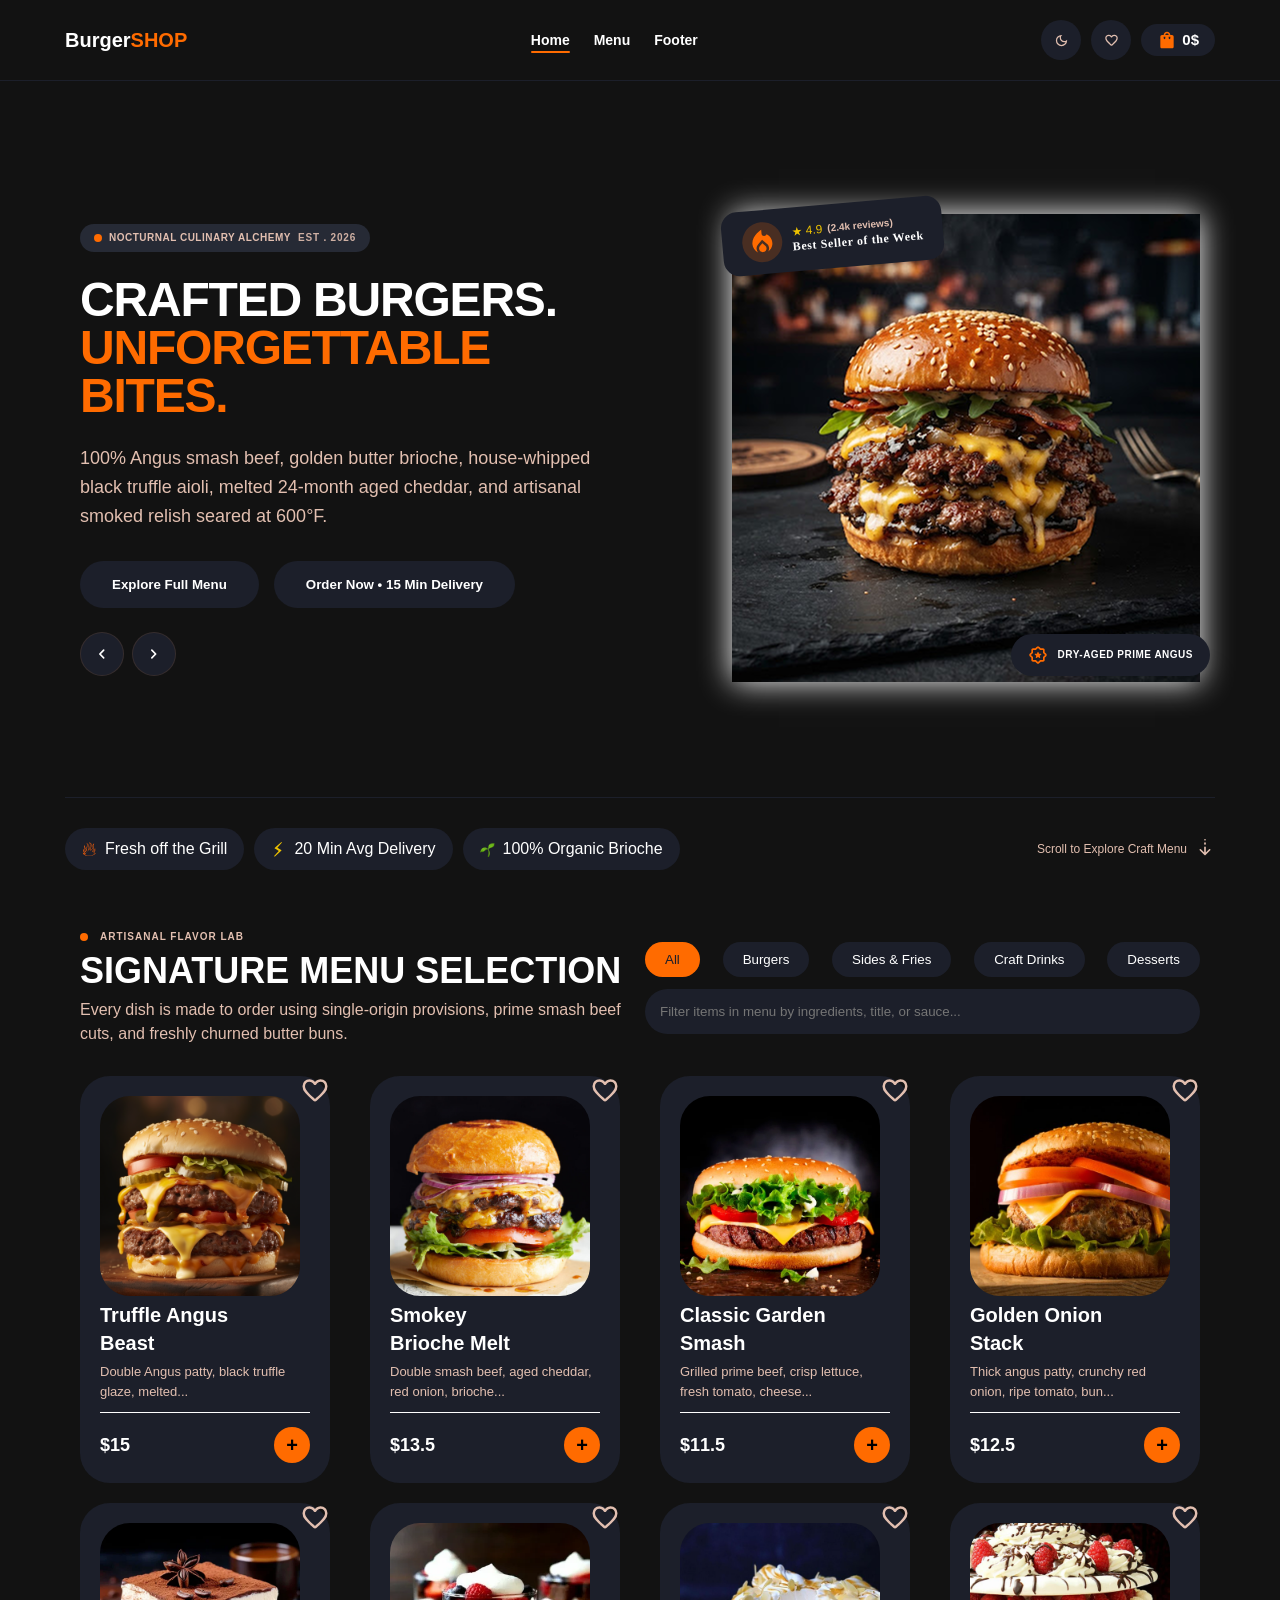
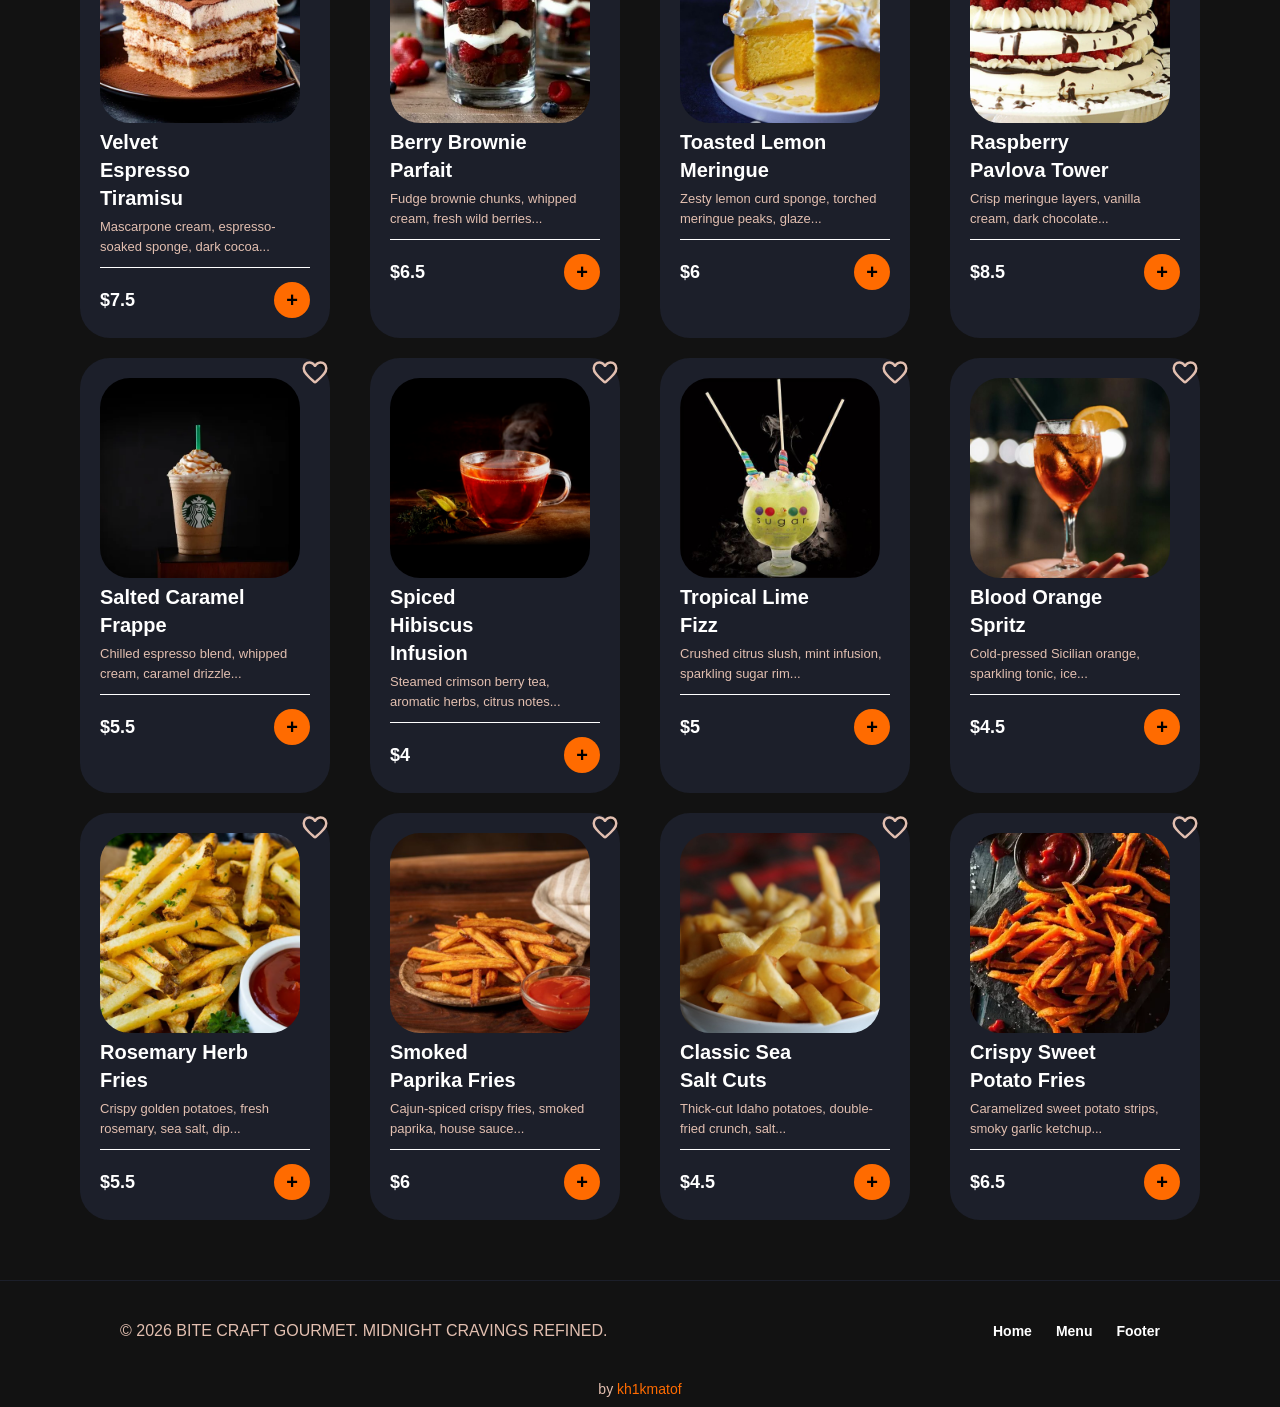
==== index.html @ 18b3ddc4 "First comit" ====
<!DOCTYPE html>
<html lang="en">

<head>
    <meta charset="UTF-8">
    <meta name="viewport" content="width=device-width, initial-scale=1.0">
    <title>BurgerSHOP</title>
    <link rel="stylesheet" href="styles/style.css">
</head>

<body class="dark-mode">
    <header class="header" id="home">
        <nav class="nav">
            <div class="container">
                <a href="#" class="nav-logo">Burger<span>SHOP</span></a>
                <ul class="nav_links">
                    <li><a class="nav_links-link active" href="#home">Home</a></li>
                    <li><a class="nav_links-link" href="#menu">Menu</a></li>
                    <li><a class="nav_links-link" href="#footer">Footer</a></li>
                </ul>
                <div class="nav_buttons">
                    <div class="nav__theme">
                        <button class="nav_buttons-theme active"><svg xmlns="http://www.w3.org/2000/svg" width="32"
                                height="32"
                                viewBox="0 0 24 24"><!-- Icon from Material Symbols by Google - https://github.com/google/material-design-icons/blob/master/LICENSE -->
                                <path fill="currentColor"
                                    d="M12 21q-3.75 0-6.375-2.625T3 12t2.625-6.375T12 3q.35 0 .688.025t.662.075q-1.025.725-1.638 1.888T11.1 7.5q0 2.25 1.575 3.825T16.5 12.9q1.375 0 2.525-.613T20.9 10.65q.05.325.075.662T21 12q0 3.75-2.625 6.375T12 21m0-2q2.2 0 3.95-1.213t2.55-3.162q-.5.125-1 .2t-1 .075q-3.075 0-5.238-2.163T9.1 7.5q0-.5.075-1t.2-1q-1.95.8-3.163 2.55T5 12q0 2.9 2.05 4.95T12 19m-.25-6.75" />
                            </svg></button>
                        <button class="nav_buttons-theme  "><svg xmlns="http://www.w3.org/2000/svg" width="32"
                                height="32"
                                viewBox="0 0 24 24"><!-- Icon from Material Symbols by Google - https://github.com/google/material-design-icons/blob/master/LICENSE -->
                                <path fill="currentColor"
                                    d="M11.288 4.713Q11 4.425 11 4V2q0-.425.288-.712T12 1t.713.288T13 2v2q0 .425-.288.713T12 5t-.712-.288M16.95 7.05q-.275-.275-.275-.687t.275-.713l1.4-1.425q.3-.3.712-.3t.713.3q.275.275.275.7t-.275.7L18.35 7.05q-.275.275-.7.275t-.7-.275M20 13q-.425 0-.713-.288T19 12t.288-.712T20 11h2q.425 0 .713.288T23 12t-.288.713T22 13zm-8.712 9.713Q11 22.425 11 22v-2q0-.425.288-.712T12 19t.713.288T13 20v2q0 .425-.288.713T12 23t-.712-.288M5.65 7.05l-1.425-1.4q-.3-.3-.3-.725t.3-.7q.275-.275.7-.275t.7.275L7.05 5.65q.275.275.275.7t-.275.7q-.3.275-.7.275t-.7-.275m12.7 12.725l-1.4-1.425q-.275-.3-.275-.712t.275-.688t.688-.275t.712.275l1.425 1.4q.3.275.288.7t-.288.725q-.3.3-.725.3t-.7-.3M2 13q-.425 0-.712-.288T1 12t.288-.712T2 11h2q.425 0 .713.288T5 12t-.288.713T4 13zm2.225 6.775q-.275-.275-.275-.7t.275-.7L5.65 16.95q.275-.275.687-.275t.713.275q.3.3.3.713t-.3.712l-1.4 1.4q-.3.3-.725.3t-.7-.3M7.75 16.25Q6 14.5 6 12t1.75-4.25T12 6t4.25 1.75T18 12t-1.75 4.25T12 18t-4.25-1.75m7.075-1.425Q16 13.65 16 12t-1.175-2.825T12 8T9.175 9.175T8 12t1.175 2.825T12 16t2.825-1.175M12 12" />
                            </svg></button>
                    </div>
                    <a href="#" class="nav_buttons-favourite"><svg xmlns="http://www.w3.org/2000/svg" width="32"
                            height="32"
                            viewBox="0 0 24 24"><!-- Icon from Material Symbols by Google - https://github.com/google/material-design-icons/blob/master/LICENSE -->
                            <path fill="currentColor"
                                d="M11.288 20.2q-.363-.125-.638-.4l-1.725-1.575q-2.65-2.425-4.787-4.812T2 8.15Q2 5.8 3.575 4.225T7.5 2.65q1.325 0 2.5.562t2 1.538q.825-.975 2-1.537t2.5-.563q2.35 0 3.925 1.575T22 8.15q0 2.875-2.125 5.275T15.05 18.25l-1.7 1.55q-.275.275-.637.4t-.713.125t-.712-.125M11.05 6.75q-.725-1.025-1.55-1.562t-2-.538q-1.5 0-2.5 1t-1 2.5q0 1.3.925 2.763t2.213 2.837t2.65 2.575T12 18.3q.85-.775 2.213-1.975t2.65-2.575t2.212-2.837T20 8.15q0-1.5-1-2.5t-2.5-1q-1.175 0-2 .538T12.95 6.75q-.175.25-.425.375T12 7.25t-.525-.125t-.425-.375m.95 4.725" />
                        </svg></a>
                    <a href="#" class="nav_buttons-basket">
                        <svg xmlns="http://www.w3.org/2000/svg" width="32" height="32"
                            viewBox="0 0 24 24"><!-- Icon from Google Material Icons by Material Design Authors - https://github.com/material-icons/material-icons/blob/master/LICENSE -->
                            <path fill="currentColor"
                                d="M18 6h-2c0-2.21-1.79-4-4-4S8 3.79 8 6H6c-1.1 0-2 .9-2 2v12c0 1.1.9 2 2 2h12c1.1 0 2-.9 2-2V8c0-1.1-.9-2-2-2m-8 4c0 .55-.45 1-1 1s-1-.45-1-1V8h2zm2-6c1.1 0 2 .9 2 2h-4c0-1.1.9-2 2-2m4 6c0 .55-.45 1-1 1s-1-.45-1-1V8h2z" />
                        </svg>
                        <span>0$</span>
                    </a>
                </div>
            </div>
        </nav>
        <section class="header_section">
            <div class="container">
                <div class="header__div">
                    <div class="header__div_about">
                        <p class="header__about-text">NOCTURNAL CULINARY ALCHEMY</p>
                        <p class="header__about-year"> EST . 2026</p>
                    </div>
                    <div class="header__div_title">
                        <h1 class="header__title-first">CRAFTED BURGERS.</h1>
                        <h1 class="header__title-second">UNFORGETTABLE BITES.</h1>
                    </div>
                    <p class="header__div-text">
                        100% Angus smash beef, golden butter brioche, house-whipped
                        black truffle aioli, melted 24-month aged cheddar, and artisanal
                        smoked relish seared at 600°F.
                    </p>
                    <div class="header__div_buttons">
                        <button class="header__buttons-button">Explore Full Menu</button>
                        <button class="header__buttons-button">Order Now • 15 Min Delivery</button>
                    </div>
                    <div class="header__div_arrows">
                        <button class="header__arrows-button"><svg xmlns="http://www.w3.org/2000/svg" width="32"
                                height="32"
                                viewBox="0 0 24 24"><!-- Icon from Material Symbols by Google - https://github.com/google/material-design-icons/blob/master/LICENSE -->
                                <path fill="currentColor"
                                    d="m10.8 12l3.9 3.9q.275.275.275.7t-.275.7t-.7.275t-.7-.275l-4.6-4.6q-.15-.15-.212-.325T8.425 12t.063-.375t.212-.325l4.6-4.6q.275-.275.7-.275t.7.275t.275.7t-.275.7z" />
                            </svg></button>
                        <button class="header__arrows-button"><svg xmlns="http://www.w3.org/2000/svg" width="32"
                                height="32"
                                viewBox="0 0 24 24"><!-- Icon from Material Symbols by Google - https://github.com/google/material-design-icons/blob/master/LICENSE -->
                                <path fill="currentColor"
                                    d="M12.6 12L8.7 8.1q-.275-.275-.275-.7t.275-.7t.7-.275t.7.275l4.6 4.6q.15.15.213.325t.062.375t-.062.375t-.213.325l-4.6 4.6q-.275.275-.7.275t-.7-.275t-.275-.7t.275-.7z" />
                            </svg></button>
                    </div>
                </div>

                <div class="header__img">
                    <img class="header-img" src="images/header.png" alt="">
                    <div class="header__img_div">
                        <svg class="header__div-fire" xmlns="http://www.w3.org/2000/svg" width="32" height="32"
                            viewBox="0 0 24 24"><!-- Icon from Google Material Icons by Material Design Authors - https://github.com/material-icons/material-icons/blob/master/LICENSE -->
                            <path fill="currentColor"
                                d="m12 12.9l-2.13 2.09c-.56.56-.87 1.29-.87 2.07C9 18.68 10.35 20 12 20s3-1.32 3-2.94c0-.78-.31-1.52-.87-2.07z" />
                            <path fill="currentColor"
                                d="m16 6l-.44.55C14.38 8.02 12 7.19 12 5.3V2S4 6 4 13c0 2.92 1.56 5.47 3.89 6.86c-.56-.79-.89-1.76-.89-2.8c0-1.32.52-2.56 1.47-3.5L12 10.1l3.53 3.47c.95.93 1.47 2.17 1.47 3.5c0 1.02-.31 1.96-.85 2.75c1.89-1.15 3.29-3.06 3.71-5.3c.66-3.55-1.07-6.9-3.86-8.52" />
                        </svg>
                        <div class="header__img__about">
                            <div class="header___about_top">
                                <span class="header___about_top-span">★ 4.9</span>
                                <span class="header___about_top-review">(2.4k reviews)</span>
                            </div>
                            <p class="header__img__about-text">Best Seller of the Week</p>
                        </div>
                    </div>
                    <div class="header__img_dry">
                        <svg xmlns="http://www.w3.org/2000/svg" width="32" height="32"
                            viewBox="0 0 24 24"><!-- Icon from Material Symbols by Google - https://github.com/google/material-design-icons/blob/master/LICENSE -->
                            <path fill="currentColor"
                                d="m12 14.475l1.9 1.15q.275.175.55-.012t.2-.513l-.5-2.175l1.7-1.475q.25-.225.15-.537t-.45-.338l-2.225-.175l-.875-2.05q-.125-.3-.45-.3t-.45.3l-.875 2.05l-2.225.175q-.35.025-.45.338t.15.537l1.7 1.475l-.5 2.175q-.075.325.2.513t.55.012zM8.65 20H6q-.825 0-1.412-.587T4 18v-2.65L2.075 13.4q-.275-.3-.425-.662T1.5 12t.15-.737t.425-.663L4 8.65V6q0-.825.588-1.412T6 4h2.65l1.95-1.925q.3-.275.663-.425T12 1.5t.738.15t.662.425L15.35 4H18q.825 0 1.413.588T20 6v2.65l1.925 1.95q.275.3.425.663t.15.737t-.15.738t-.425.662L20 15.35V18q0 .825-.587 1.413T18 20h-2.65l-1.95 1.925q-.3.275-.662.425T12 22.5t-.737-.15t-.663-.425zm.85-2l2.5 2.5l2.5-2.5H18v-3.5l2.5-2.5L18 9.5V6h-3.5L12 3.5L9.5 6H6v3.5L3.5 12L6 14.5V18zm2.5-6" />
                        </svg>
                        <span class="header__img_dry-text">DRY-AGED PRIME ANGUS</span>
                    </div>
                </div>

                <div class="header__bottom">
                    <ul class="header__texts">
                        <li class="header__texts-text"><img src="images/icons/fire.svg" alt="">Fresh off the Grill</li>
                        <li class="header__texts-text"><img src="images/icons/light.svg" alt=""> 20 Min Avg Delivery
                        </li>
                        <li class="header__texts-text"><img src="images/icons/green.svg" alt="">100% Organic Brioche
                        </li>
                    </ul>
                    <a href="#menu" class="header__bottom-btn">
                        Scroll to Explore Craft Menu
                        <svg xmlns="http://www.w3.org/2000/svg" width="32" height="32"
                            viewBox="0 0 24 24"><!-- Icon from Material Symbols by Google - https://github.com/google/material-design-icons/blob/master/LICENSE -->
                            <path fill="currentColor"
                                d="M11.625 21.825q-.175-.075-.325-.225l-5.6-5.575q-.275-.275-.275-.7T5.7 14.6q.3-.3.713-.3t.712.3L11 18.5v-6.175q0-.425.288-.712t.712-.288t.713.288t.287.712V18.5l3.9-3.9q.275-.275.688-.275t.712.3q.275.275.275.7t-.275.7L12.7 21.6q-.15.15-.325.225T12 21.9t-.375-.075m-.337-12.787Q11 8.75 11 8.325v-1q0-.425.288-.712T12 6.325t.713.288t.287.712v1q0 .425-.288.713T12 9.325t-.712-.287m0-5Q11 3.75 11 3.325t.288-.712t.712-.288t.713.288t.287.712t-.288.713t-.712.287t-.712-.288" />
                        </svg>
                    </a>
                </div>
            </div>
        </section>
    </header>

    <main class="main" id="menu">
        <section class="menu">
            <div class="container">
                <div class="menu_top">

                    <div class="menu_about">
                        <p class="menu-top">ARTISANAL FLAVOR LAB</p>
                        <h1 class="menu-title">SIGNATURE MENU SELECTION</h1>
                        <p class="menu-text">
                            Every dish is made to order using single-origin provisions, prime smash beef cuts,
                            and freshly churned butter buns.
                        </p>
                    </div>
                    <div class="menu_filter">
                        <div class="menu__buttons">
                            <button class="menu__buttons-button active">All</button>
                            <button class="menu__buttons-button">Burgers</button>
                            <button class="menu__buttons-button">Sides & Fries</button>
                            <button class="menu__buttons-button">Craft Drinks</button>
                            <button class="menu__buttons-button">Desserts</button>
                        </div>
                        <input type="text" class="menu_filter-input"
                            placeholder="Filter items in menu by ingredients, title, or sauce...">
                    </div>
                </div>
                <div class="menu_cards">
                    <!-- <div class="menu__card">
                        <div class="menu_favourite">
                            <button class="menu-favourite">
                                <svg class="menu-favourite-svg " xmlns="http://www.w3.org/2000/svg" width="32" height="32"
                                    viewBox="0 0 24 24">
                                    <path fill="currentColor"
                                        d="M11.288 20.2q-.363-.125-.638-.4l-1.725-1.575q-2.65-2.425-4.787-4.812T2 8.15Q2 5.8 3.575 4.225T7.5 2.65q1.325 0 2.5.562t2 1.538q.825-.975 2-1.537t2.5-.563q2.35 0 3.925 1.575T22 8.15q0 2.875-2.125 5.275T15.05 18.25l-1.7 1.55q-.275.275-.637.4t-.713.125t-.712-.125" />
                                </svg>
                                <svg class="menu-favourite-svg active" xmlns="http://www.w3.org/2000/svg" width="32" height="32"
                                    viewBox="0 0 24 24">
                                    <path fill="currentColor"
                                        d="M11.288 20.2q-.363-.125-.638-.4l-1.725-1.575q-2.65-2.425-4.787-4.812T2 8.15Q2 5.8 3.575 4.225T7.5 2.65q1.325 0 2.5.562t2 1.538q.825-.975 2-1.537t2.5-.563q2.35 0 3.925 1.575T22 8.15q0 2.875-2.125 5.275T15.05 18.25l-1.7 1.55q-.275.275-.637.4t-.713.125t-.712-.125M11.05 6.75q-.725-1.025-1.55-1.562t-2-.538q-1.5 0-2.5 1t-1 2.5q0 1.3.925 2.763t2.213 2.837t2.65 2.575T12 18.3q.85-.775 2.213-1.975t2.65-2.575t2.212-2.837T20 8.15q0-1.5-1-2.5t-2.5-1q-1.175 0-2 .538T12.95 6.75q-.175.25-.425.375T12 7.25t-.525-.125t-.425-.375m.95 4.725" />
                                </svg>
                            </button>
                        </div>
                        <div class="menu__card_about">
                            <img class="menu__card-img" src="images/burgers/burger1.jpeg" alt="">

                            <h3 class="menu__card-title">
                                Truffle Angus Beast
                            </h3>
                            <p class="menu__card-text">Double Angus patty, black truffle glaze, melted…</p>
                        </div>
                        <div class="menu__card_price">
                            <p class="menu__card-price">15$</p>
                            <button class="menu__card-add">+</button>
                        </div>
                    </div> -->
                </div>
            </div>
        </section>
    </main>

    <footer class="footer" id="footer">
        <div class="container">
            <div class="footer_links">
                <p class="footer-text">© 2026 BITE CRAFT GOURMET. MIDNIGHT CRAVINGS REFINED.</p>
                <ul class="nav_links">
                    <li><a class="nav_links-link" href="#home">Home</a></li>
                    <li><a class="nav_links-link" href="#menu">Menu</a></li>
                    <li><a class="nav_links-link" href="#footer">Footer</a></li>
                </ul>
            </div>
        </div>
        <p class="kh1kmatof">by <a href="http://" target="_blank">kh1kmatof</a></p>
    </footer>

    <script type="module" src="js/main.js"></script>
</body>

</html>
---- styles/style.css ----
@import 'variable.css';
@import 'header.css';
@import 'main.css';
@import 'footer.css';

* {
    margin: 0;
    padding: 0;
    box-sizing: border-box;
    font-family: 'Segoe UI', Tahoma, Geneva, Verdana, sans-serif;
    scroll-behavior: smooth;
}

body {
    background: var(--bg-color);
    transition: var(--effect-2s);
}

button {
    border: none;
    background: none;
    cursor: pointer;
}

ul {
    list-style: none;
}

a {
    text-decoration: none;
}
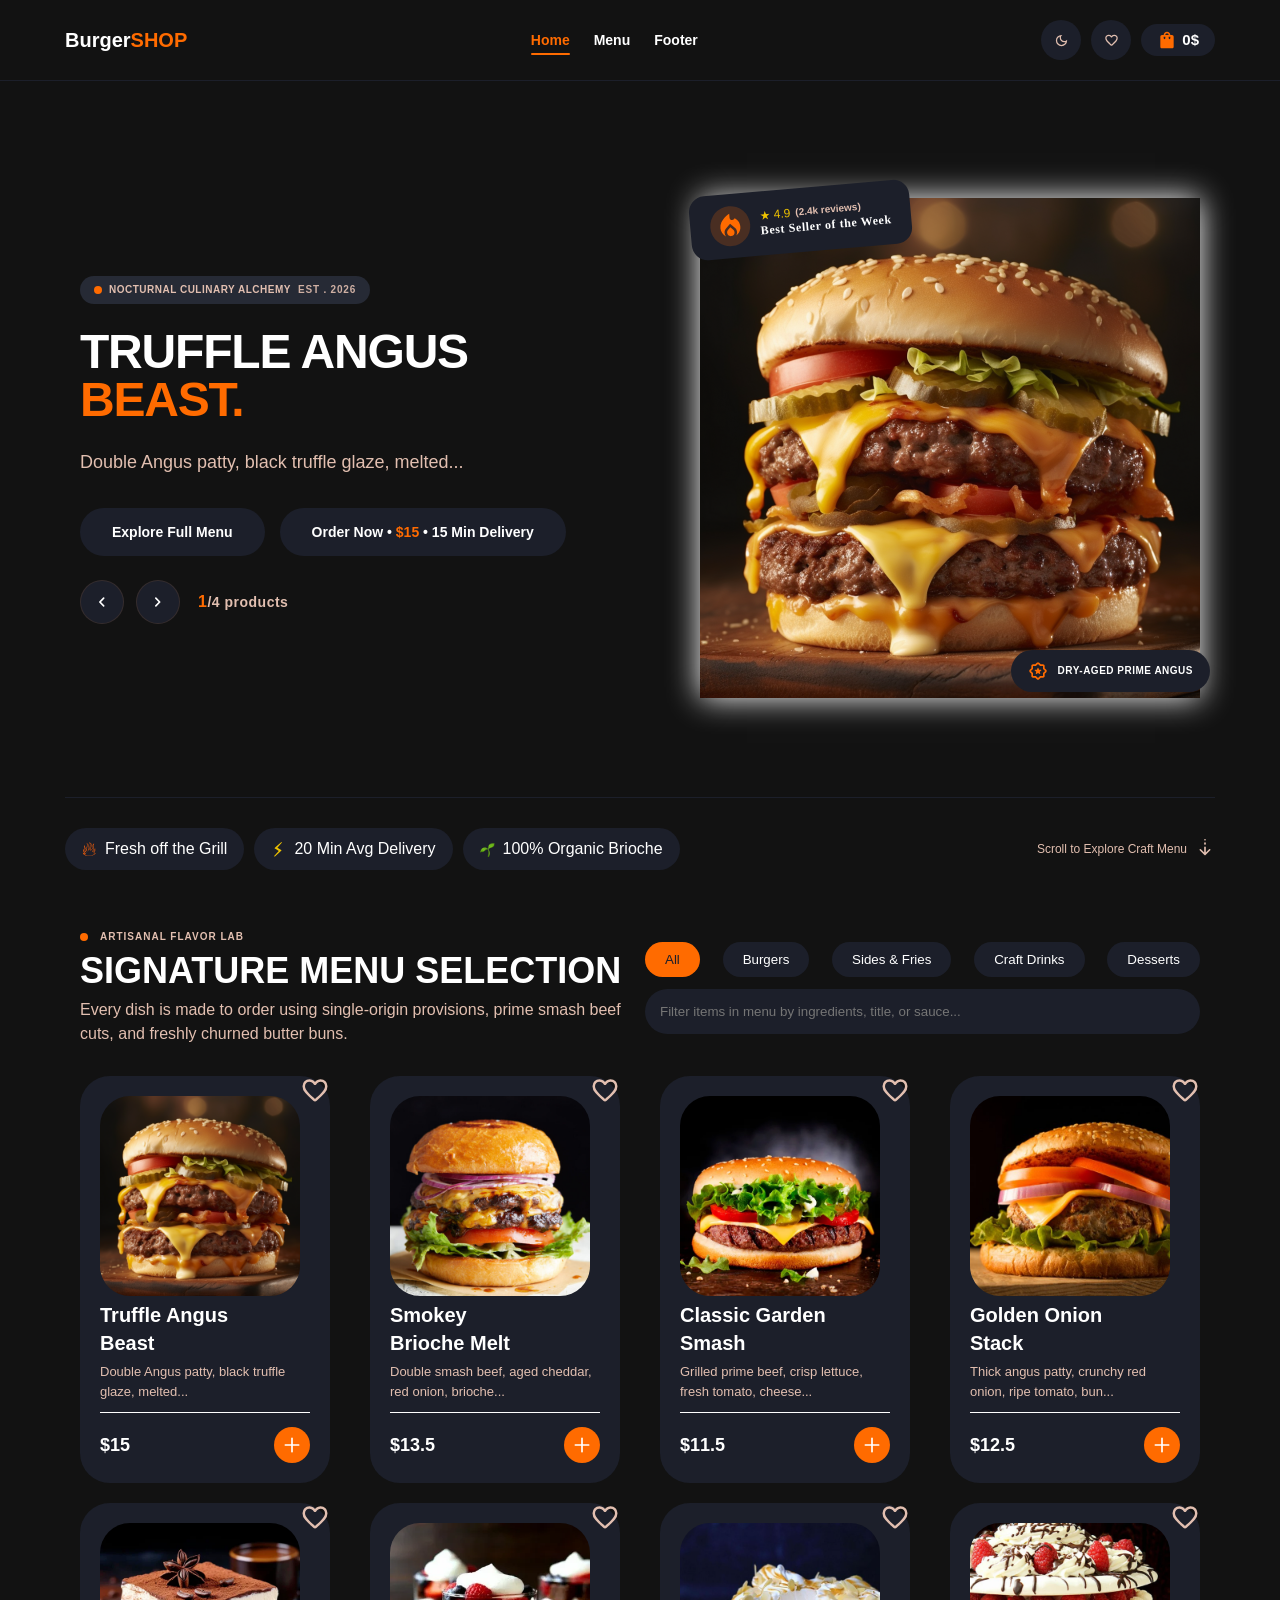
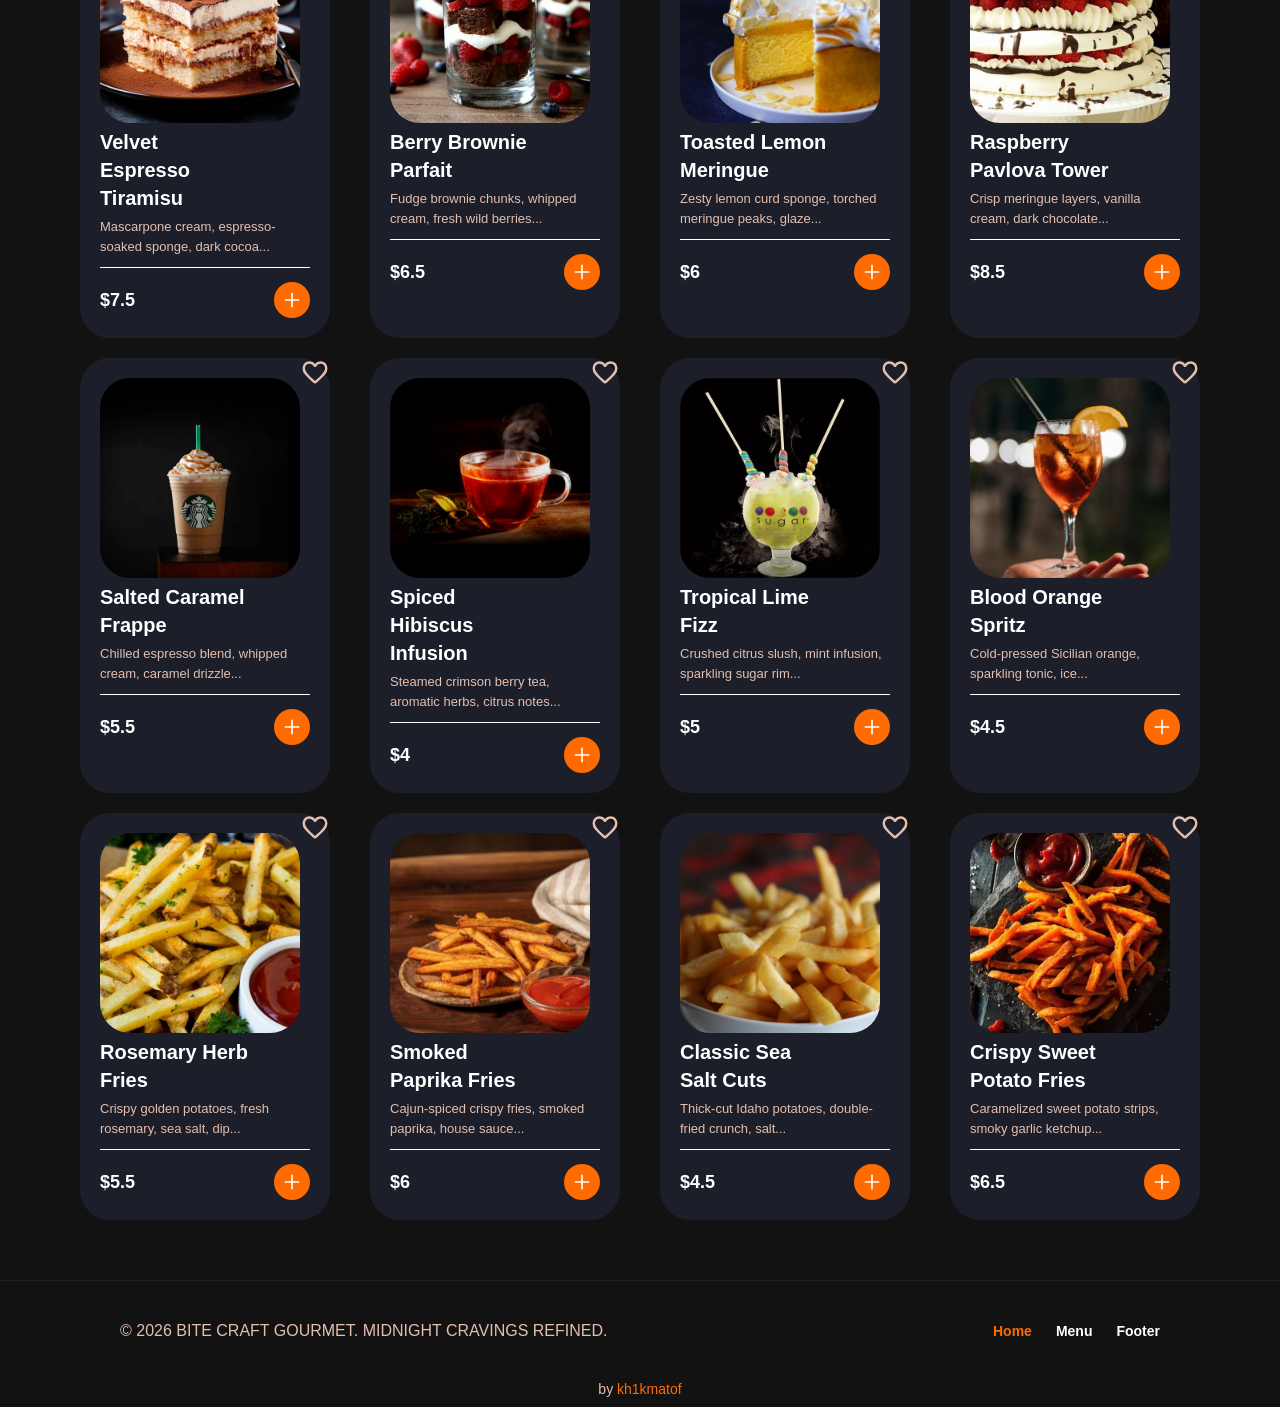
==== commit e75adf10: "joined filters folders and functions" ====
--- a/index.html
+++ b/index.html
@@ -57,37 +57,42 @@
                         <p class="header__about-text">NOCTURNAL CULINARY ALCHEMY</p>
                         <p class="header__about-year"> EST . 2026</p>
                     </div>
-                    <div class="header__div_title">
-                        <h1 class="header__title-first">CRAFTED BURGERS.</h1>
-                        <h1 class="header__title-second">UNFORGETTABLE BITES.</h1>
-                    </div>
-                    <p class="header__div-text">
+                    <div class="header__div_title hero-animate">
+                        <h1 class="header__title-first" id="heroTitleFirst">CRAFTED BURGERS.</h1>
+                        <h1 class="header__title-second" id="heroTitleSecond">UNFORGETTABLE BITES.</h1>
+                    </div>
+                    <p class="header__div-text hero-animate" id="heroText">
                         100% Angus smash beef, golden butter brioche, house-whipped
                         black truffle aioli, melted 24-month aged cheddar, and artisanal
                         smoked relish seared at 600°F.
                     </p>
                     <div class="header__div_buttons">
-                        <button class="header__buttons-button">Explore Full Menu</button>
-                        <button class="header__buttons-button">Order Now • 15 Min Delivery</button>
+                        <a href="#menu" class="header__buttons-button">Explore Full Menu</a>
+                        <a href="#order" class="header__buttons-button">
+                            Order Now • <span id="heroPrice">$15</span> • 15 Min Delivery
+                        </a>
                     </div>
                     <div class="header__div_arrows">
-                        <button class="header__arrows-button"><svg xmlns="http://www.w3.org/2000/svg" width="32"
-                                height="32"
-                                viewBox="0 0 24 24"><!-- Icon from Material Symbols by Google - https://github.com/google/material-design-icons/blob/master/LICENSE -->
+                        <button class="header__arrows-button" id="heroPrevBtn">
+                            <svg xmlns="http://www.w3.org/2000/svg" width="32" height="32" viewBox="0 0 24 24">
                                 <path fill="currentColor"
                                     d="m10.8 12l3.9 3.9q.275.275.275.7t-.275.7t-.7.275t-.7-.275l-4.6-4.6q-.15-.15-.212-.325T8.425 12t.063-.375t.212-.325l4.6-4.6q.275-.275.7-.275t.7.275t.275.7t-.275.7z" />
-                            </svg></button>
-                        <button class="header__arrows-button"><svg xmlns="http://www.w3.org/2000/svg" width="32"
-                                height="32"
-                                viewBox="0 0 24 24"><!-- Icon from Material Symbols by Google - https://github.com/google/material-design-icons/blob/master/LICENSE -->
+                            </svg>
+                        </button>
+                        <button class="header__arrows-button" id="heroNextBtn">
+                            <svg xmlns="http://www.w3.org/2000/svg" width="32" height="32" viewBox="0 0 24 24">
                                 <path fill="currentColor"
                                     d="M12.6 12L8.7 8.1q-.275-.275-.275-.7t.275-.7t.7-.275t.7.275l4.6 4.6q.15.15.213.325t.062.375t-.062.375t-.213.325l-4.6 4.6q-.275.275-.7.275t-.7-.275t-.275-.7t.275-.7z" />
-                            </svg></button>
+                            </svg>
+                        </button>
+
+                        <!-- Slayd raqamini ko'rsatuvchi matn -->
+                        <p class="header__arrows-count" id="heroSlideCount"><span>1</span>/4 products</p>
                     </div>
                 </div>
 
                 <div class="header__img">
-                    <img class="header-img" src="images/header.png" alt="">
+                    <img class="header-img hero-animate" id="heroImg" src="images/header.png" alt="">
                     <div class="header__img_div">
                         <svg class="header__div-fire" xmlns="http://www.w3.org/2000/svg" width="32" height="32"
                             viewBox="0 0 24 24"><!-- Icon from Google Material Icons by Material Design Authors - https://github.com/material-icons/material-icons/blob/master/LICENSE -->
@@ -190,6 +195,11 @@
                         </div>
                     </div> -->
                 </div>
+                <div class="none_result">
+                    <img src="images/no-results.svg" alt="No results found" width="260">
+                    <h3>NO RESULTS FOUND</h3>
+                    <p>Looks like they're all gone! Try searching for something else.</p>
+                </div>
             </div>
         </section>
     </main>
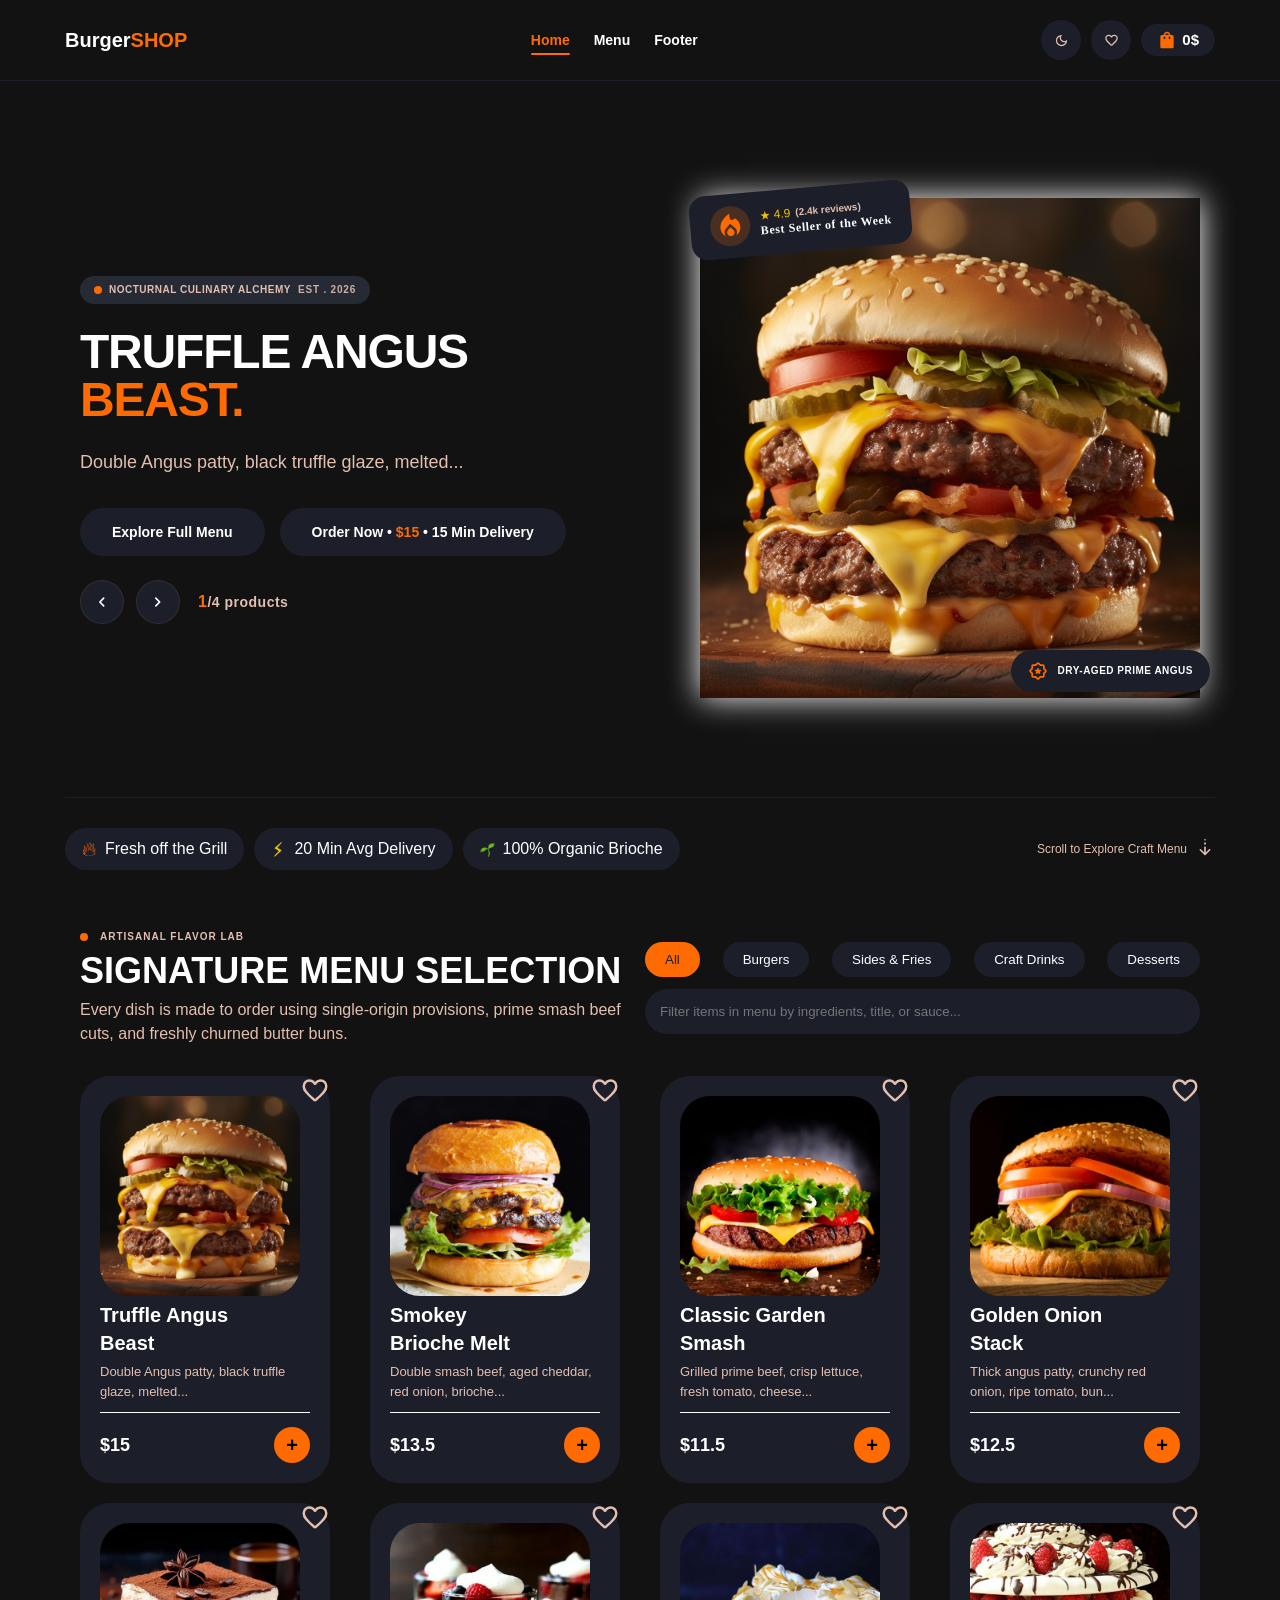
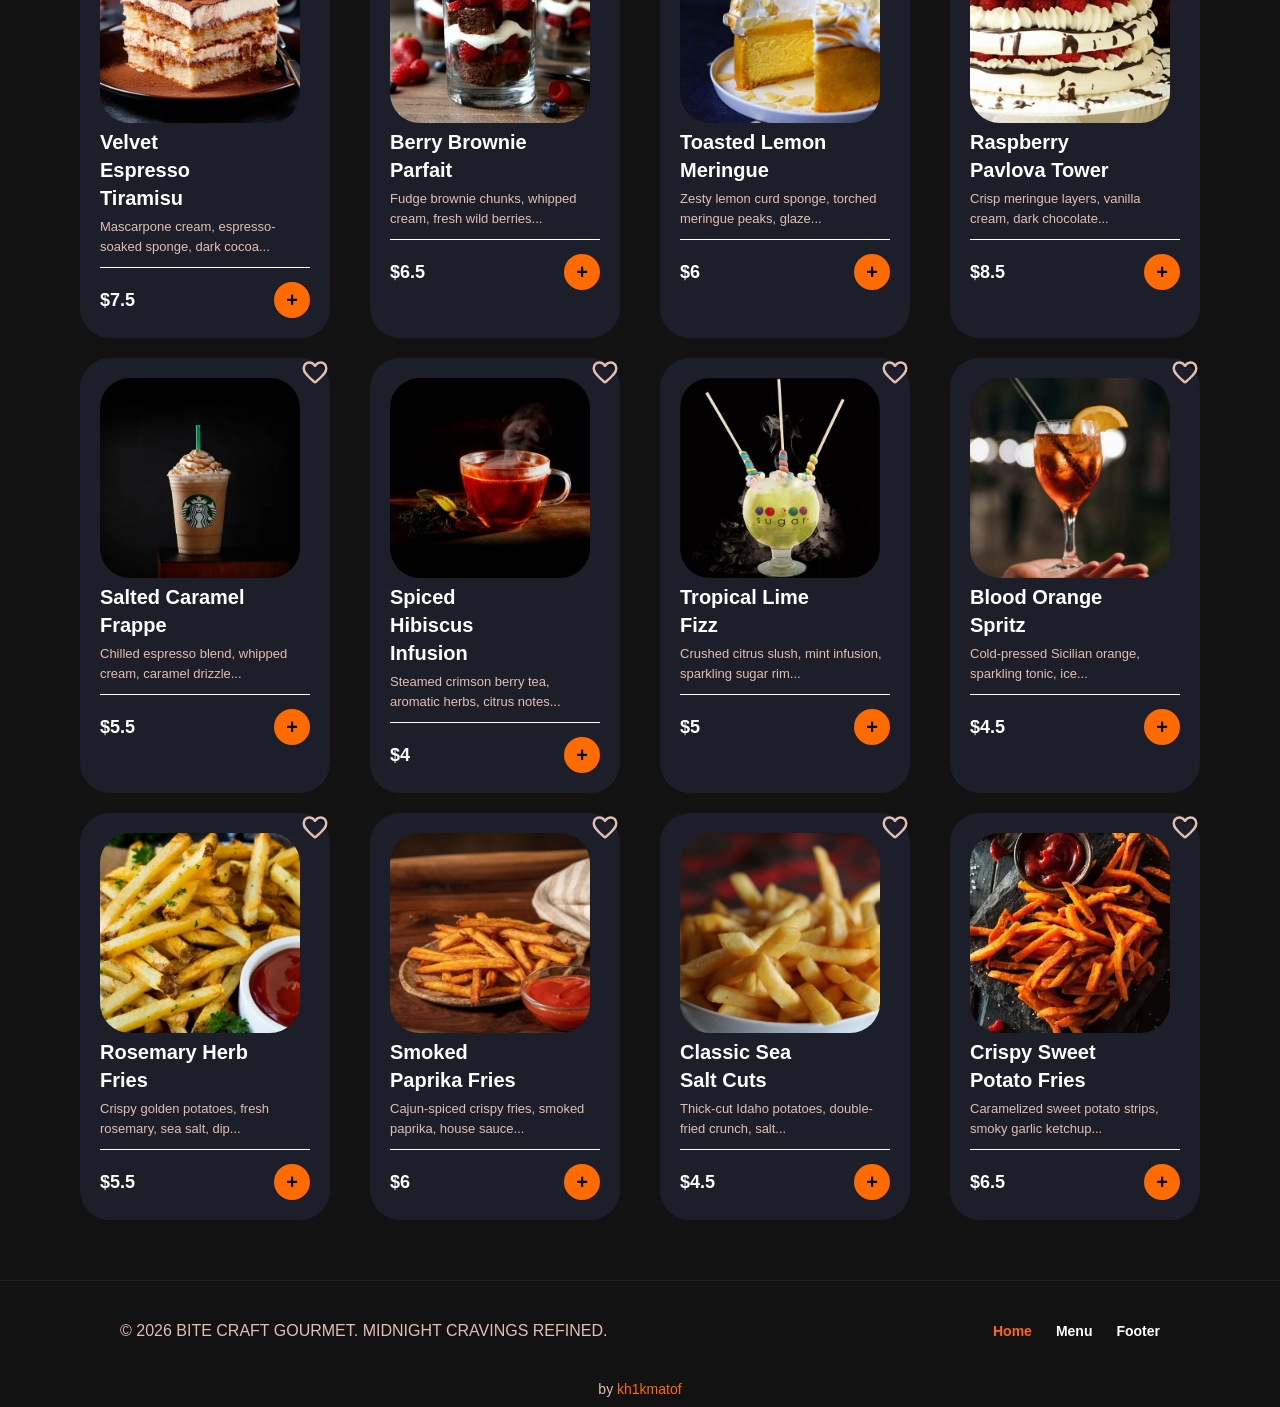
==== commit 33fbbaa4: "basket favourite" ====
--- a/index.html
+++ b/index.html
@@ -33,13 +33,13 @@
                                     d="M11.288 4.713Q11 4.425 11 4V2q0-.425.288-.712T12 1t.713.288T13 2v2q0 .425-.288.713T12 5t-.712-.288M16.95 7.05q-.275-.275-.275-.687t.275-.713l1.4-1.425q.3-.3.712-.3t.713.3q.275.275.275.7t-.275.7L18.35 7.05q-.275.275-.7.275t-.7-.275M20 13q-.425 0-.713-.288T19 12t.288-.712T20 11h2q.425 0 .713.288T23 12t-.288.713T22 13zm-8.712 9.713Q11 22.425 11 22v-2q0-.425.288-.712T12 19t.713.288T13 20v2q0 .425-.288.713T12 23t-.712-.288M5.65 7.05l-1.425-1.4q-.3-.3-.3-.725t.3-.7q.275-.275.7-.275t.7.275L7.05 5.65q.275.275.275.7t-.275.7q-.3.275-.7.275t-.7-.275m12.7 12.725l-1.4-1.425q-.275-.3-.275-.712t.275-.688t.688-.275t.712.275l1.425 1.4q.3.275.288.7t-.288.725q-.3.3-.725.3t-.7-.3M2 13q-.425 0-.712-.288T1 12t.288-.712T2 11h2q.425 0 .713.288T5 12t-.288.713T4 13zm2.225 6.775q-.275-.275-.275-.7t.275-.7L5.65 16.95q.275-.275.687-.275t.713.275q.3.3.3.713t-.3.712l-1.4 1.4q-.3.3-.725.3t-.7-.3M7.75 16.25Q6 14.5 6 12t1.75-4.25T12 6t4.25 1.75T18 12t-1.75 4.25T12 18t-4.25-1.75m7.075-1.425Q16 13.65 16 12t-1.175-2.825T12 8T9.175 9.175T8 12t1.175 2.825T12 16t2.825-1.175M12 12" />
                             </svg></button>
                     </div>
-                    <a href="#" class="nav_buttons-favourite"><svg xmlns="http://www.w3.org/2000/svg" width="32"
+                    <a href="favourite.html" class="nav_buttons-favourite"><svg xmlns="http://www.w3.org/2000/svg" width="32"
                             height="32"
                             viewBox="0 0 24 24"><!-- Icon from Material Symbols by Google - https://github.com/google/material-design-icons/blob/master/LICENSE -->
                             <path fill="currentColor"
                                 d="M11.288 20.2q-.363-.125-.638-.4l-1.725-1.575q-2.65-2.425-4.787-4.812T2 8.15Q2 5.8 3.575 4.225T7.5 2.65q1.325 0 2.5.562t2 1.538q.825-.975 2-1.537t2.5-.563q2.35 0 3.925 1.575T22 8.15q0 2.875-2.125 5.275T15.05 18.25l-1.7 1.55q-.275.275-.637.4t-.713.125t-.712-.125M11.05 6.75q-.725-1.025-1.55-1.562t-2-.538q-1.5 0-2.5 1t-1 2.5q0 1.3.925 2.763t2.213 2.837t2.65 2.575T12 18.3q.85-.775 2.213-1.975t2.65-2.575t2.212-2.837T20 8.15q0-1.5-1-2.5t-2.5-1q-1.175 0-2 .538T12.95 6.75q-.175.25-.425.375T12 7.25t-.525-.125t-.425-.375m.95 4.725" />
                         </svg></a>
-                    <a href="#" class="nav_buttons-basket">
+                    <a href="basket.html" class="nav_buttons-basket">
                         <svg xmlns="http://www.w3.org/2000/svg" width="32" height="32"
                             viewBox="0 0 24 24"><!-- Icon from Google Material Icons by Material Design Authors - https://github.com/material-icons/material-icons/blob/master/LICENSE -->
                             <path fill="currentColor"
@@ -215,7 +215,7 @@
                 </ul>
             </div>
         </div>
-        <p class="kh1kmatof">by <a href="http://" target="_blank">kh1kmatof</a></p>
+        <p class="kh1kmatof">by <a href="https://github.com/kh1kmatof-official" target="_blank">kh1kmatof</a></p>
     </footer>
 
     <script type="module" src="js/main.js"></script>
--- a/styles/style.css
+++ b/styles/style.css
@@ -2,6 +2,7 @@
 @import 'header.css';
 @import 'main.css';
 @import 'footer.css';
+@import 'basket.css';
 
 * {
     margin: 0;
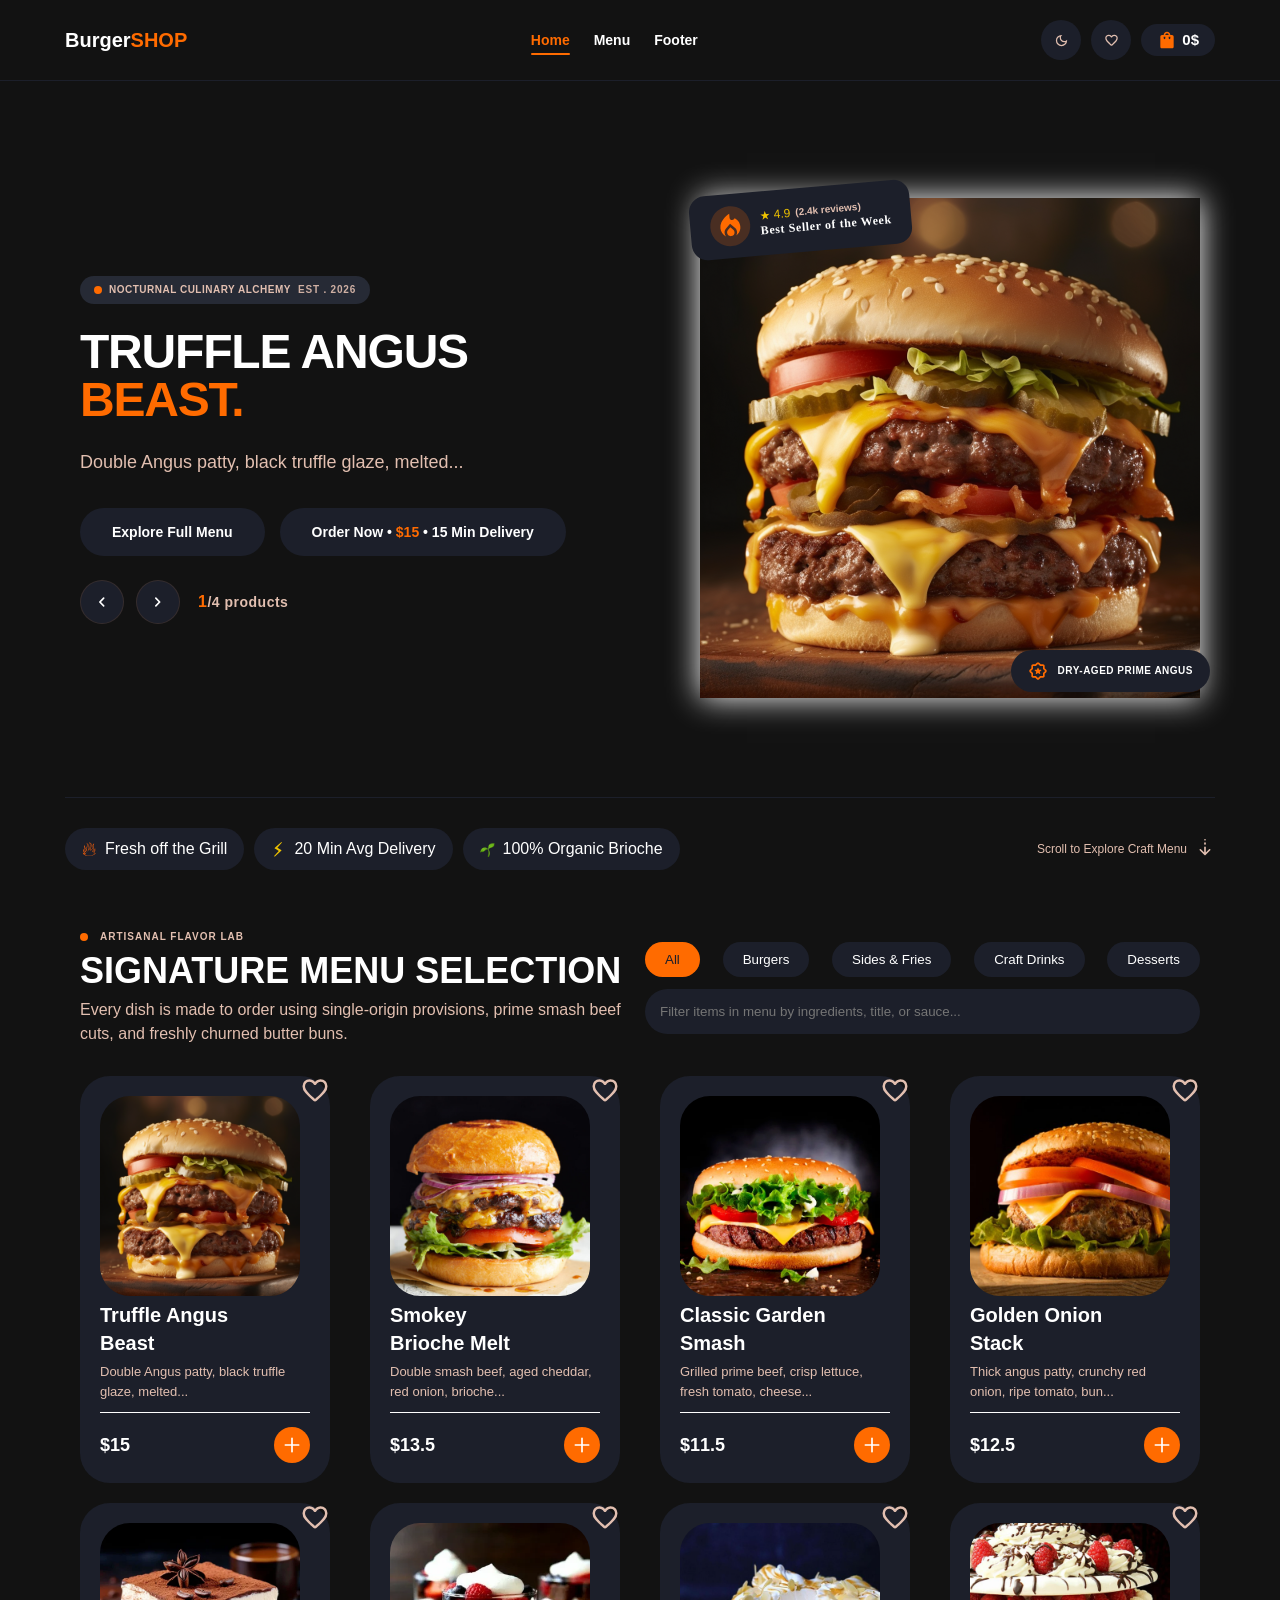
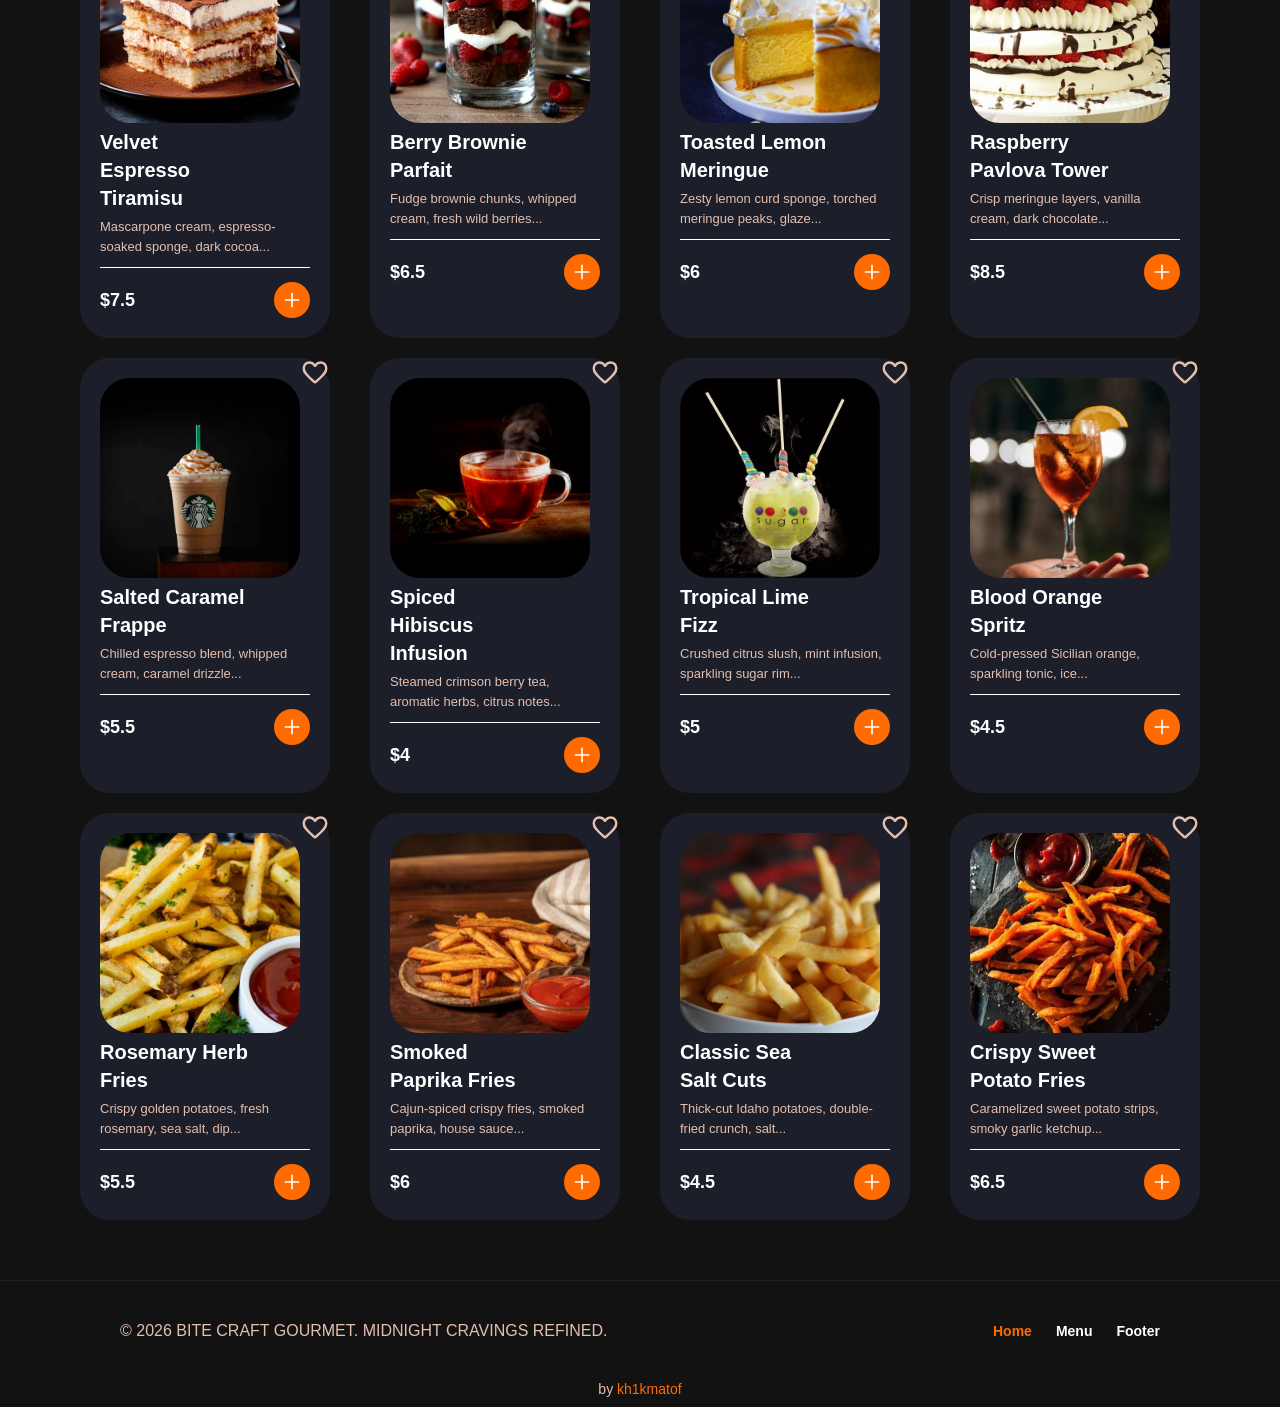
==== commit a020ec6c: "Finished" ====
--- a/index.html
+++ b/index.html
@@ -33,8 +33,8 @@
                                     d="M11.288 4.713Q11 4.425 11 4V2q0-.425.288-.712T12 1t.713.288T13 2v2q0 .425-.288.713T12 5t-.712-.288M16.95 7.05q-.275-.275-.275-.687t.275-.713l1.4-1.425q.3-.3.712-.3t.713.3q.275.275.275.7t-.275.7L18.35 7.05q-.275.275-.7.275t-.7-.275M20 13q-.425 0-.713-.288T19 12t.288-.712T20 11h2q.425 0 .713.288T23 12t-.288.713T22 13zm-8.712 9.713Q11 22.425 11 22v-2q0-.425.288-.712T12 19t.713.288T13 20v2q0 .425-.288.713T12 23t-.712-.288M5.65 7.05l-1.425-1.4q-.3-.3-.3-.725t.3-.7q.275-.275.7-.275t.7.275L7.05 5.65q.275.275.275.7t-.275.7q-.3.275-.7.275t-.7-.275m12.7 12.725l-1.4-1.425q-.275-.3-.275-.712t.275-.688t.688-.275t.712.275l1.425 1.4q.3.275.288.7t-.288.725q-.3.3-.725.3t-.7-.3M2 13q-.425 0-.712-.288T1 12t.288-.712T2 11h2q.425 0 .713.288T5 12t-.288.713T4 13zm2.225 6.775q-.275-.275-.275-.7t.275-.7L5.65 16.95q.275-.275.687-.275t.713.275q.3.3.3.713t-.3.712l-1.4 1.4q-.3.3-.725.3t-.7-.3M7.75 16.25Q6 14.5 6 12t1.75-4.25T12 6t4.25 1.75T18 12t-1.75 4.25T12 18t-4.25-1.75m7.075-1.425Q16 13.65 16 12t-1.175-2.825T12 8T9.175 9.175T8 12t1.175 2.825T12 16t2.825-1.175M12 12" />
                             </svg></button>
                     </div>
-                    <a href="favourite.html" class="nav_buttons-favourite"><svg xmlns="http://www.w3.org/2000/svg" width="32"
-                            height="32"
+                    <a href="favourite.html" class="nav_buttons-favourite"><svg xmlns="http://www.w3.org/2000/svg"
+                            width="32" height="32"
                             viewBox="0 0 24 24"><!-- Icon from Material Symbols by Google - https://github.com/google/material-design-icons/blob/master/LICENSE -->
                             <path fill="currentColor"
                                 d="M11.288 20.2q-.363-.125-.638-.4l-1.725-1.575q-2.65-2.425-4.787-4.812T2 8.15Q2 5.8 3.575 4.225T7.5 2.65q1.325 0 2.5.562t2 1.538q.825-.975 2-1.537t2.5-.563q2.35 0 3.925 1.575T22 8.15q0 2.875-2.125 5.275T15.05 18.25l-1.7 1.55q-.275.275-.637.4t-.713.125t-.712-.125M11.05 6.75q-.725-1.025-1.55-1.562t-2-.538q-1.5 0-2.5 1t-1 2.5q0 1.3.925 2.763t2.213 2.837t2.65 2.575T12 18.3q.85-.775 2.213-1.975t2.65-2.575t2.212-2.837T20 8.15q0-1.5-1-2.5t-2.5-1q-1.175 0-2 .538T12.95 6.75q-.175.25-.425.375T12 7.25t-.525-.125t-.425-.375m.95 4.725" />
@@ -68,9 +68,9 @@
                     </p>
                     <div class="header__div_buttons">
                         <a href="#menu" class="header__buttons-button">Explore Full Menu</a>
-                        <a href="#order" class="header__buttons-button">
+                        <button class="header__buttons-button" id="heroOrderBtn">
                             Order Now • <span id="heroPrice">$15</span> • 15 Min Delivery
-                        </a>
+                        </button>
                     </div>
                     <div class="header__div_arrows">
                         <button class="header__arrows-button" id="heroPrevBtn">
